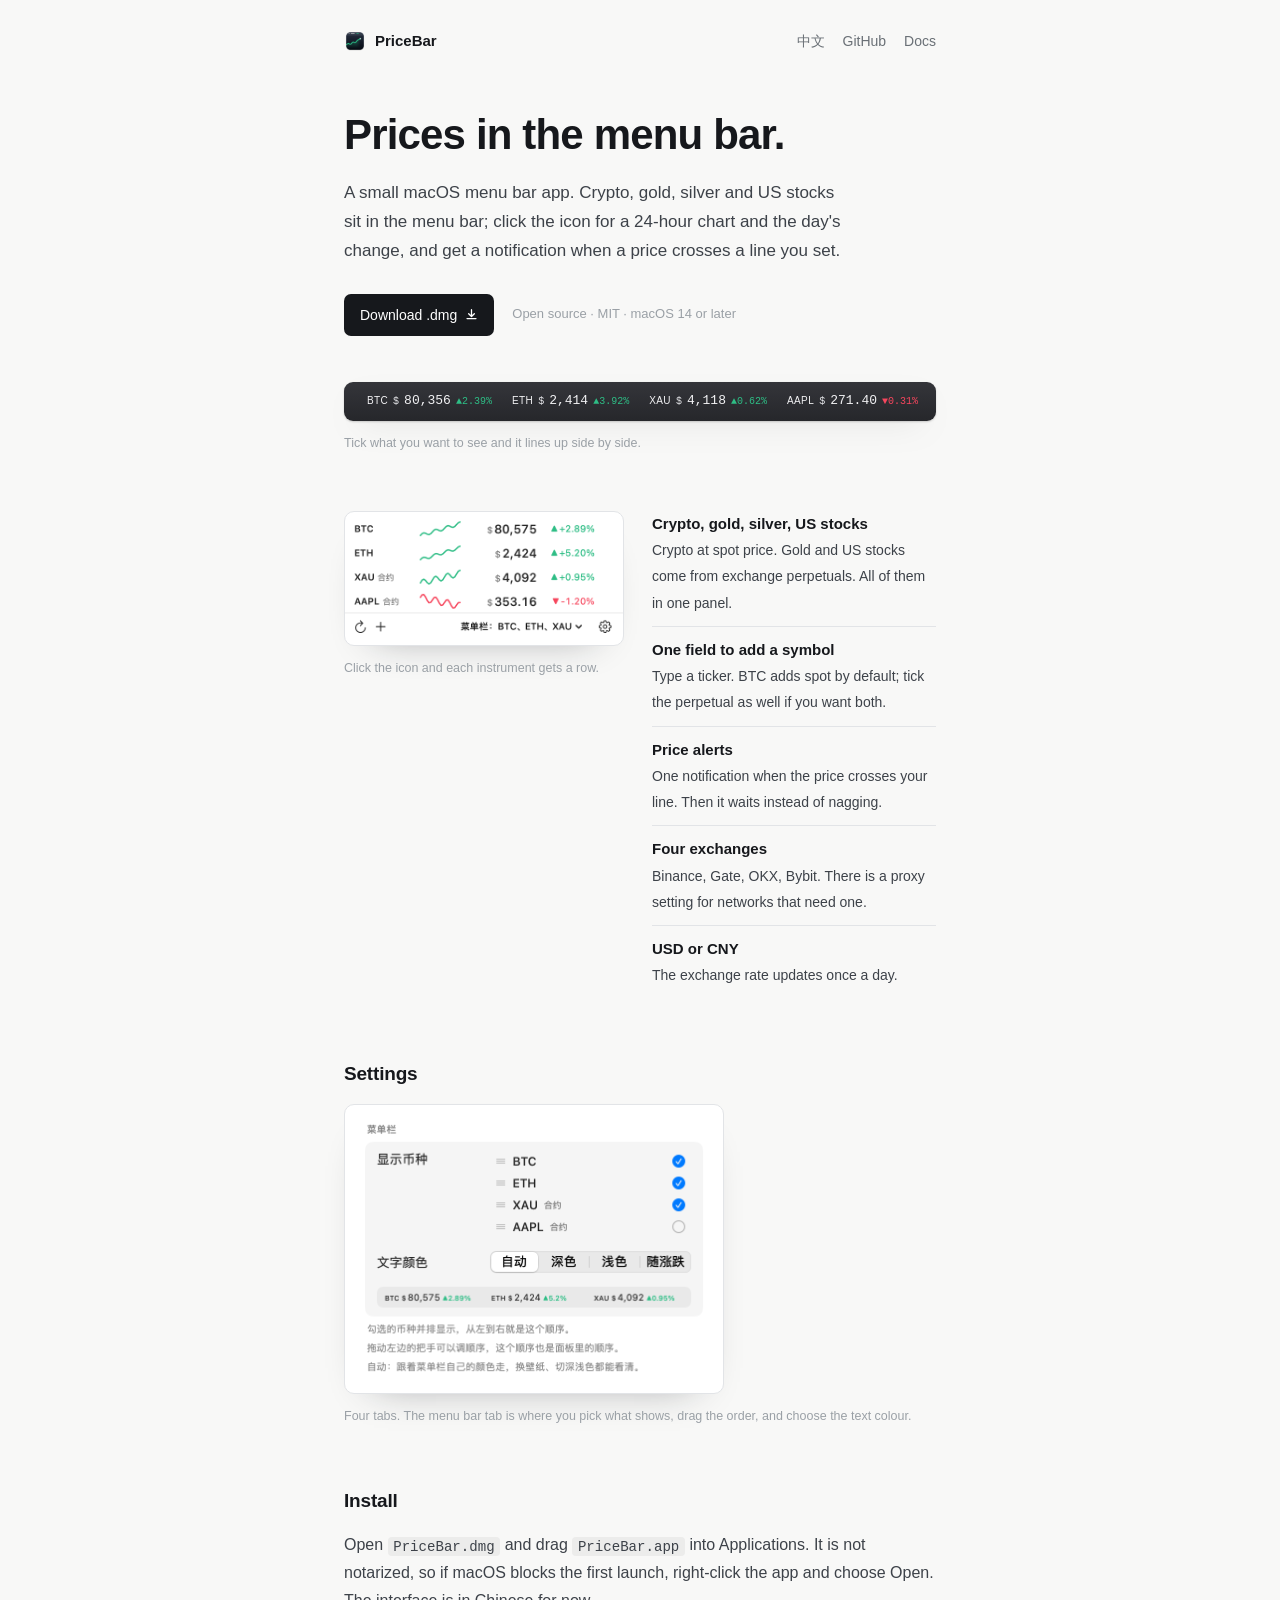
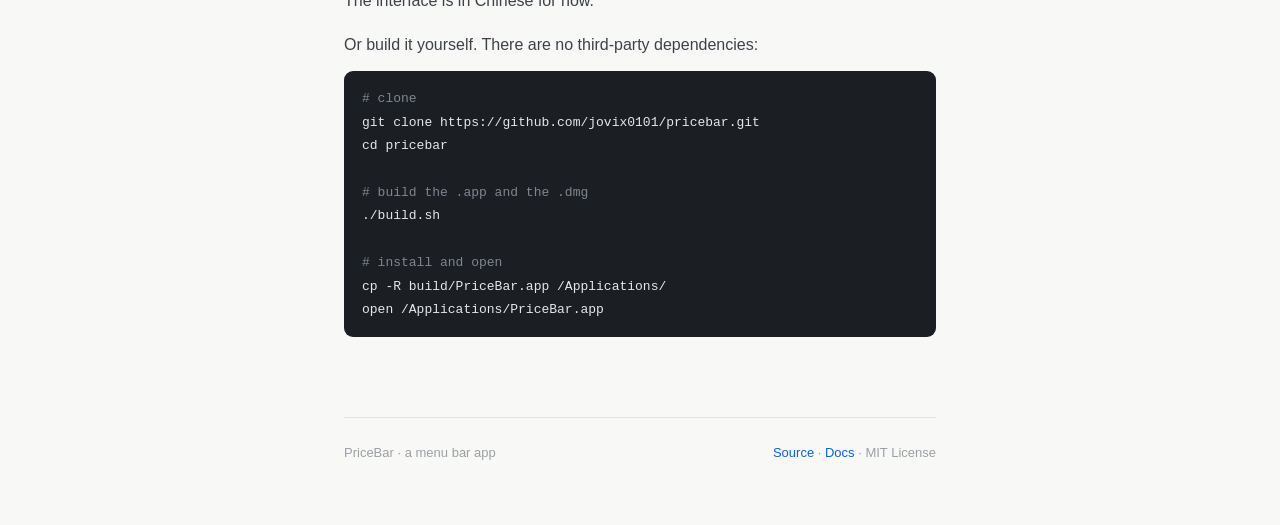
==== docs/en.html @ 7fbd0b99 "产品页改写，加英文版 中文页原来每条功能都把细节写满，读起来费劲。这次只留一眼能扫完的信息： 导语三句，五条功能各一句，安装说明两句。样式抽到 style.css 供两页共用。  - docs/en." ====
<!doctype html>
<html lang="en">
<head>
<meta charset="utf-8">
<meta name="viewport" content="width=device-width, initial-scale=1">
<title>PriceBar — prices in the menu bar</title>
<meta name="description" content="A macOS menu bar app for crypto, gold, silver and US stock prices. Click the icon for a 24-hour chart and change, and get a notification when a price crosses your line. Open source, free.">
<link rel="canonical" href="https://jovix0101.github.io/pricebar/en.html">
<link rel="alternate" hreflang="zh-CN" href="https://jovix0101.github.io/pricebar/">
<link rel="alternate" hreflang="en" href="https://jovix0101.github.io/pricebar/en.html">
<link rel="alternate" hreflang="x-default" href="https://jovix0101.github.io/pricebar/">
<meta name="theme-color" content="#f8f8f7">
<link rel="apple-touch-icon" href="icon.png">
<link rel="icon" href="data:image/svg+xml,%3Csvg xmlns='http://www.w3.org/2000/svg' viewBox='0 0 64 64'%3E%3Crect width='64' height='64' rx='14' fill='%2316181c'/%3E%3Cpath d='M12 40l10-9 8 5 9-13 13-6' fill='none' stroke='%232ebd85' stroke-width='5' stroke-linecap='round' stroke-linejoin='round'/%3E%3C/svg%3E">

<meta property="og:type" content="website">
<meta property="og:site_name" content="PriceBar">
<meta property="og:locale" content="en_US">
<meta property="og:url" content="https://jovix0101.github.io/pricebar/en.html">
<meta property="og:title" content="PriceBar — prices in the menu bar">
<meta property="og:description" content="A macOS menu bar app for crypto, gold, silver and US stock prices: 24-hour chart, change, price alerts. Open source, free.">
<meta property="og:image" content="https://jovix0101.github.io/pricebar/card-en.png">
<meta property="og:image:width" content="1200">
<meta property="og:image:height" content="630">
<meta name="twitter:card" content="summary_large_image">
<meta name="twitter:title" content="PriceBar — prices in the menu bar">
<meta name="twitter:description" content="A macOS menu bar app for crypto, gold, silver and US stock prices: 24-hour chart, change, price alerts. Open source, free.">
<meta name="twitter:image" content="https://jovix0101.github.io/pricebar/card-en.png">

<script type="application/ld+json">
{
  "@context": "https://schema.org",
  "@type": "SoftwareApplication",
  "name": "PriceBar",
  "operatingSystem": "macOS 14+",
  "applicationCategory": "FinanceApplication",
  "applicationSubCategory": "Price ticker",
  "description": "A macOS menu bar app for crypto, gold, silver and US stock prices: 24-hour chart, change, price alerts.",
  "url": "https://jovix0101.github.io/pricebar/en.html",
  "downloadUrl": "https://github.com/jovix0101/pricebar/releases/latest",
  "screenshot": "https://jovix0101.github.io/pricebar/panel.png",
  "softwareVersion": "0.4.0",
  "license": "https://opensource.org/license/mit",
  "isAccessibleForFree": true,
  "offers": { "@type": "Offer", "price": "0", "priceCurrency": "USD" },
  "author": { "@type": "Person", "name": "jovix0101", "url": "https://github.com/jovix0101" },
  "codeRepository": "https://github.com/jovix0101/pricebar"
}
</script>

<link rel="stylesheet" href="style.css">
</head>
<body>

<div class="wrap">

  <header>
    <div class="wordmark">
      <img src="icon.png" width="22" height="22" alt="" aria-hidden="true" style="display:block">
      PriceBar
    </div>
    <nav>
      <a href="./" lang="zh-CN" hreflang="zh-CN">中文</a>
      <a href="https://github.com/jovix0101/pricebar">GitHub</a>
      <a href="https://github.com/jovix0101/pricebar#readme">Docs</a>
    </nav>
  </header>

  <div class="hero">
    <h1>Prices in the menu bar.</h1>
    <p class="lede">
      A small macOS menu bar app. Crypto, gold, silver and US stocks sit in the menu bar;
      click the icon for a 24-hour chart and the day's change, and get a notification
      when a price crosses a line you set.
    </p>

    <div class="actions">
      <a class="btn" href="https://github.com/jovix0101/pricebar/releases/latest/download/PriceBar.dmg">
        Download .dmg
        <svg width="13" height="13" viewBox="0 0 16 16" fill="none" aria-hidden="true">
          <path d="M8 2v8M4.5 7l3.5 3.5L11.5 7M2.5 13h11" stroke="currentColor" stroke-width="1.6"
                stroke-linecap="round" stroke-linejoin="round"/>
        </svg>
      </a>
      <span class="meta">Open source · MIT · macOS 14 or later</span>
    </div>

    <div class="menubar" role="img" aria-label="Menu bar example: BTC $80,356 ▲2.39%, ETH $2,414 ▲3.92%, XAU $4,118 ▲0.62%, AAPL $271.40 ▼0.31%">
      <div class="label">
        <span class="coin">BTC</span><span class="sym">$</span><span>80,356</span><span class="chg">▲2.39%</span>
      </div>
      <div class="label">
        <span class="coin">ETH</span><span class="sym">$</span><span>2,414</span><span class="chg">▲3.92%</span>
      </div>
      <div class="label">
        <span class="coin">XAU</span><span class="sym">$</span><span>4,118</span><span class="chg">▲0.62%</span>
      </div>
      <div class="label">
        <span class="coin">AAPL</span><span class="sym">$</span><span>271.40</span><span class="chg down">▼0.31%</span>
      </div>
    </div>
    <p class="cap">Tick what you want to see and it lines up side by side.</p>
  </div>

  <section>
    <div class="pair">
      <figure>
        <img class="shot shot-panel" src="panel.png" width="596" height="286" loading="lazy"
             alt="PriceBar panel: BTC and ETH spot, gold XAU and Apple AAPL perpetuals, each with a 24-hour chart, dollar price and change">
        <figcaption class="cap">Click the icon and each instrument gets a row.</figcaption>
      </figure>
      <ul class="points">
        <li><b>Crypto, gold, silver, US stocks</b><span>Crypto at spot price. Gold and US stocks come from exchange perpetuals. All of them in one panel.</span></li>
        <li><b>One field to add a symbol</b><span>Type a ticker. BTC adds spot by default; tick the perpetual as well if you want both.</span></li>
        <li><b>Price alerts</b><span>One notification when the price crosses your line. Then it waits instead of nagging.</span></li>
        <li><b>Four exchanges</b><span>Binance, Gate, OKX, Bybit. There is a proxy setting for networks that need one.</span></li>
        <li><b>USD or CNY</b><span>The exchange rate updates once a day.</span></li>
      </ul>
    </div>
  </section>

  <section>
    <h2>Settings</h2>
    <figure>
      <img class="shot shot-settings" src="settings.png" width="760" height="580" loading="lazy"
           alt="PriceBar settings, menu bar tab: which instruments to show, drag to reorder, text colour and a preview">
      <figcaption class="cap">Four tabs. The menu bar tab is where you pick what shows, drag the order, and choose the text colour.</figcaption>
    </figure>
  </section>

  <section>
    <h2>Install</h2>
    <p style="margin:0 0 16px;color:var(--body)">
      Open <code>PriceBar.dmg</code> and drag <code>PriceBar.app</code> into Applications.
      It is not notarized, so if macOS blocks the first launch, right-click the app and choose Open.
      The interface is in Chinese for now.
    </p>
    <p style="margin:0 0 12px;color:var(--body)">
      Or build it yourself. There are no third-party dependencies:
    </p>
<pre><span class="c"># clone</span>
git clone https://github.com/jovix0101/pricebar.git
cd pricebar

<span class="c"># build the .app and the .dmg</span>
./build.sh

<span class="c"># install and open</span>
cp -R build/PriceBar.app /Applications/
open /Applications/PriceBar.app</pre>
  </section>

  <footer>
    <span>PriceBar · a menu bar app</span>
    <span>
      <a href="https://github.com/jovix0101/pricebar">Source</a> ·
      <a href="https://github.com/jovix0101/pricebar/blob/main/README.md">Docs</a> ·
      MIT License
    </span>
  </footer>

</div>

</body>
</html>
---- docs/style.css ----
:root {
    --ink: #16181c;
    --body: #3d4249;
    --muted: #6a7076;
    --faint: #9aa0a6;
    --line: #e2e4e7;
    --paper: #f8f8f7;
    --card: #ffffff;
    /* app 与页面用同一对涨跌色，取自币安 */
    --up: #2ebd85;
    --down: #f6465d;
    --accent: #0a63d6;
    --mono: ui-monospace, "SF Mono", SFMono-Regular, Menlo, monospace;
    --sans: -apple-system, BlinkMacSystemFont, "SF Pro Text", "PingFang SC",
            "Helvetica Neue", "Microsoft YaHei", sans-serif;
  }

  * { box-sizing: border-box; }
  html { -webkit-text-size-adjust: 100%; }

  body {
    margin: 0;
    background: var(--paper);
    color: var(--ink);
    font-family: var(--sans);
    font-size: 16px;
    line-height: 1.75;
    -webkit-font-smoothing: antialiased;
  }

  a { color: var(--accent); text-decoration: none; }
  a:hover { text-decoration: underline; text-underline-offset: 3px; }

  .wrap { max-width: 640px; margin: 0 auto; padding: 0 24px; }

  header {
    display: flex;
    align-items: center;
    justify-content: space-between;
    padding-top: 28px;
    font-size: 14px;
  }

  .wordmark { display: flex; align-items: center; gap: 9px; font-weight: 600; font-size: 15px; }
  header nav { display: flex; gap: 18px; color: var(--muted); }
  header nav a { color: var(--muted); }

  .hero { padding-top: 54px; }

  h1 {
    margin: 0;
    font-size: clamp(28px, 6.4vw, 42px);
    line-height: 1.3;
    letter-spacing: -0.02em;
    font-weight: 600;
  }

  .lede {
    margin: 16px 0 0;
    max-width: 30em;
    font-size: 17px;
    line-height: 1.7;
    color: var(--body);
  }

  .actions {
    display: flex;
    flex-wrap: wrap;
    gap: 10px 18px;
    align-items: center;
    margin-top: 28px;
    font-size: 14px;
  }

  .btn {
    display: inline-flex;
    align-items: center;
    gap: 8px;
    padding: 9px 16px;
    border-radius: 7px;
    background: var(--ink);
    color: #fff;
    font-weight: 500;
  }

  .btn:hover { text-decoration: none; background: #22262d; }
  .actions .meta { color: var(--faint); font-size: 13px; }

  /* 菜单栏示意：把 app 的样子先看一眼，再往下读 */
  .menubar {
    margin-top: 46px;
    border-radius: 9px;
    background: linear-gradient(180deg, #34353a, #26272b);
    box-shadow: 0 1px 2px rgba(0,0,0,.18), 0 12px 32px -18px rgba(0,0,0,.5);
    padding: 8px 18px;
    display: flex;
    justify-content: flex-end;
    align-items: center;
    flex-wrap: wrap;
    gap: 6px 20px;
  }

  .label {
    display: flex;
    align-items: baseline;
    gap: 5px;
    color: #f2f2f4;
    font-family: var(--mono);
    font-size: 13px;
    font-variant-numeric: tabular-nums;
  }

  .label .coin {
    font-family: var(--sans);
    font-size: 10px;
    font-weight: 500;
    letter-spacing: 0.04em;
  }

  .label .sym { font-size: 10px; color: #e4e5e8; }

  /* 涨跌幅永远是红绿，与文字颜色设置无关，所以示意图也这样画 */
  .label .chg { font-size: 10px; color: var(--up); }
  .label .down { color: var(--down); }

  .cap {
    margin: 12px 0 0;
    font-size: 12.5px;
    line-height: 1.6;
    color: var(--faint);
  }

  section { padding-top: 58px; }

  h2 {
    margin: 0 0 14px;
    font-size: 19px;
    font-weight: 600;
    letter-spacing: -0.01em;
  }

  figure { margin: 0; }

  .shot {
    display: block;
    height: auto;
    border-radius: 10px;
    border: 1px solid var(--line);
    background: var(--card);
    box-shadow: 0 18px 40px -30px rgba(20,24,30,.45);
  }

  .shot-panel { width: 298px; max-width: 100%; }
  /* 2× 渲染的截图按 1× 大小显示：Retina 上依然清晰，又不至于占满一屏 */
  .shot-settings { width: 380px; max-width: 100%; }

  /* 截图与说明并排：一屏看完，不用滚两次 */
  .pair {
    display: grid;
    grid-template-columns: 280px 1fr;
    gap: 28px;
    align-items: start;
  }

  .points { margin: 0; padding: 0; list-style: none; }
  .points li { padding: 10px 0; border-bottom: 1px solid var(--line); font-size: 15px; }
  .points li:first-child { padding-top: 0; }
  .points li:last-child { border-bottom: 0; }
  .points b { display: block; font-weight: 600; }
  .points span { color: var(--body); font-size: 14px; line-height: 1.65; }

  code {
    font-family: var(--mono);
    font-size: 0.88em;
    background: #ececeb;
    padding: 0.12em 0.4em;
    border-radius: 4px;
  }

  pre {
    margin: 0;
    padding: 16px 18px;
    border-radius: 9px;
    background: #1b1e23;
    color: #e6e7ea;
    overflow-x: auto;
    font-family: var(--mono);
    font-size: 13px;
    line-height: 1.8;
  }

  pre .c { color: #7f868f; }

  footer {
    margin-top: 80px;
    border-top: 1px solid var(--line);
    padding: 24px 0 60px;
    font-size: 13px;
    color: var(--faint);
    display: flex;
    flex-wrap: wrap;
    gap: 8px 20px;
    justify-content: space-between;
  }

  @media (max-width: 560px) {
    .hero { padding-top: 40px; }
    section { padding-top: 52px; }
    .menubar { justify-content: flex-start; gap: 3px 12px; padding: 8px 12px; }
    .label { font-size: 12px; }
    .pair { grid-template-columns: 1fr; gap: 22px; }
  }

  @media (max-width: 400px) {
    .label { font-size: 11px; }
  }
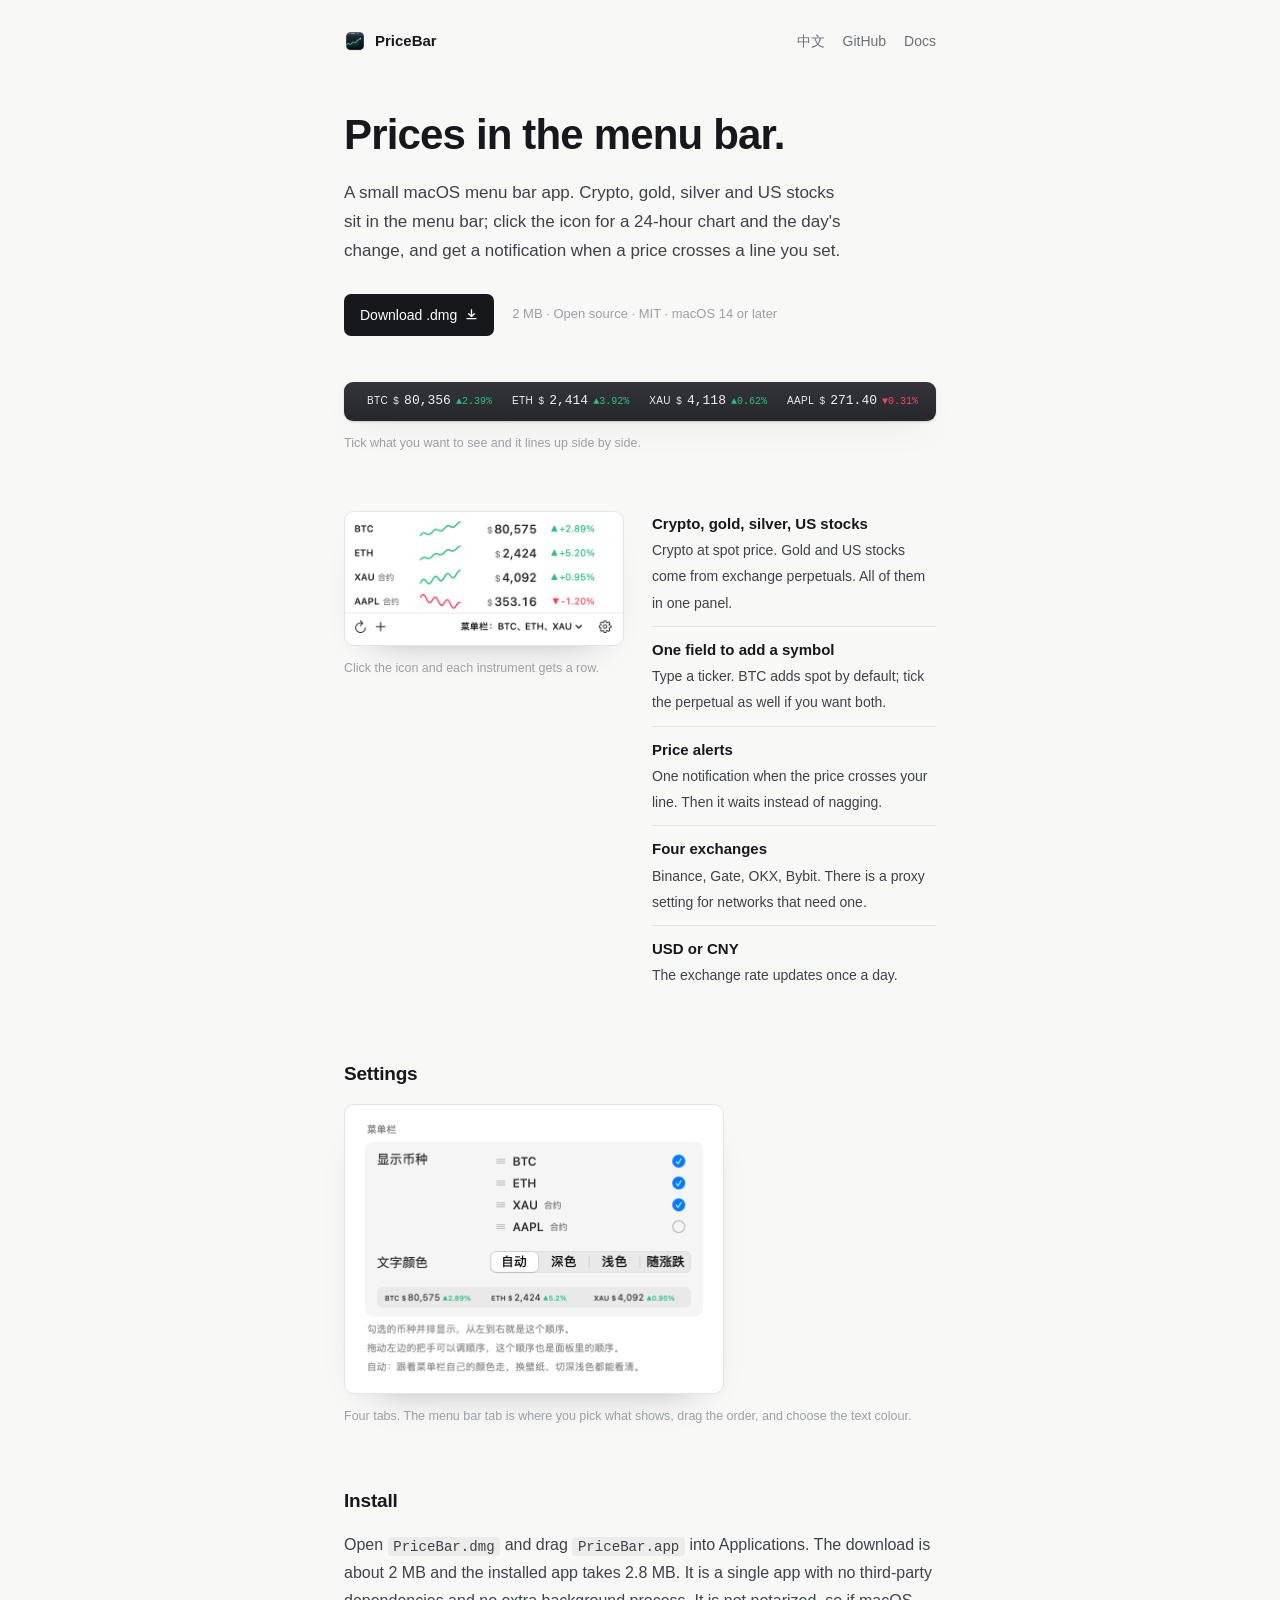
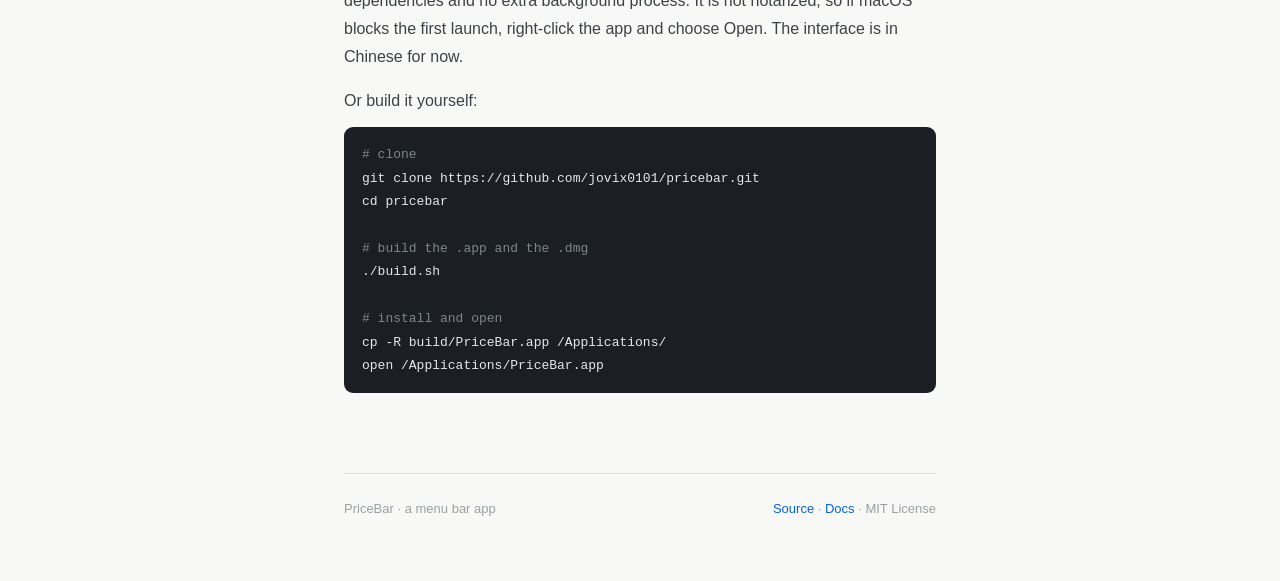
==== commit 42624d7a: "产品页标出安装包大小 dmg 约 2 MB，装好占 2.8 MB，本来就小，写上算个卖点。 下载按钮旁加一行「2 MB」，安装段落说明占用，README 与 JSON-LD 一并补上。  Assist" ====
--- a/docs/en.html
+++ b/docs/en.html
@@ -38,6 +38,7 @@
   "description": "A macOS menu bar app for crypto, gold, silver and US stock prices: 24-hour chart, change, price alerts.",
   "url": "https://jovix0101.github.io/pricebar/en.html",
   "downloadUrl": "https://github.com/jovix0101/pricebar/releases/latest",
+  "fileSize": "2 MB",
   "screenshot": "https://jovix0101.github.io/pricebar/panel.png",
   "softwareVersion": "0.4.0",
   "license": "https://opensource.org/license/mit",
@@ -82,7 +83,7 @@
                 stroke-linecap="round" stroke-linejoin="round"/>
         </svg>
       </a>
-      <span class="meta">Open source · MIT · macOS 14 or later</span>
+      <span class="meta">2 MB · Open source · MIT · macOS 14 or later</span>
     </div>
 
     <div class="menubar" role="img" aria-label="Menu bar example: BTC $80,356 ▲2.39%, ETH $2,414 ▲3.92%, XAU $4,118 ▲0.62%, AAPL $271.40 ▼0.31%">
@@ -132,11 +133,12 @@
     <h2>Install</h2>
     <p style="margin:0 0 16px;color:var(--body)">
       Open <code>PriceBar.dmg</code> and drag <code>PriceBar.app</code> into Applications.
-      It is not notarized, so if macOS blocks the first launch, right-click the app and choose Open.
-      The interface is in Chinese for now.
+      The download is about 2 MB and the installed app takes 2.8 MB. It is a single app with no
+      third-party dependencies and no extra background process. It is not notarized, so if macOS blocks
+      the first launch, right-click the app and choose Open. The interface is in Chinese for now.
     </p>
     <p style="margin:0 0 12px;color:var(--body)">
-      Or build it yourself. There are no third-party dependencies:
+      Or build it yourself:
     </p>
 <pre><span class="c"># clone</span>
 git clone https://github.com/jovix0101/pricebar.git
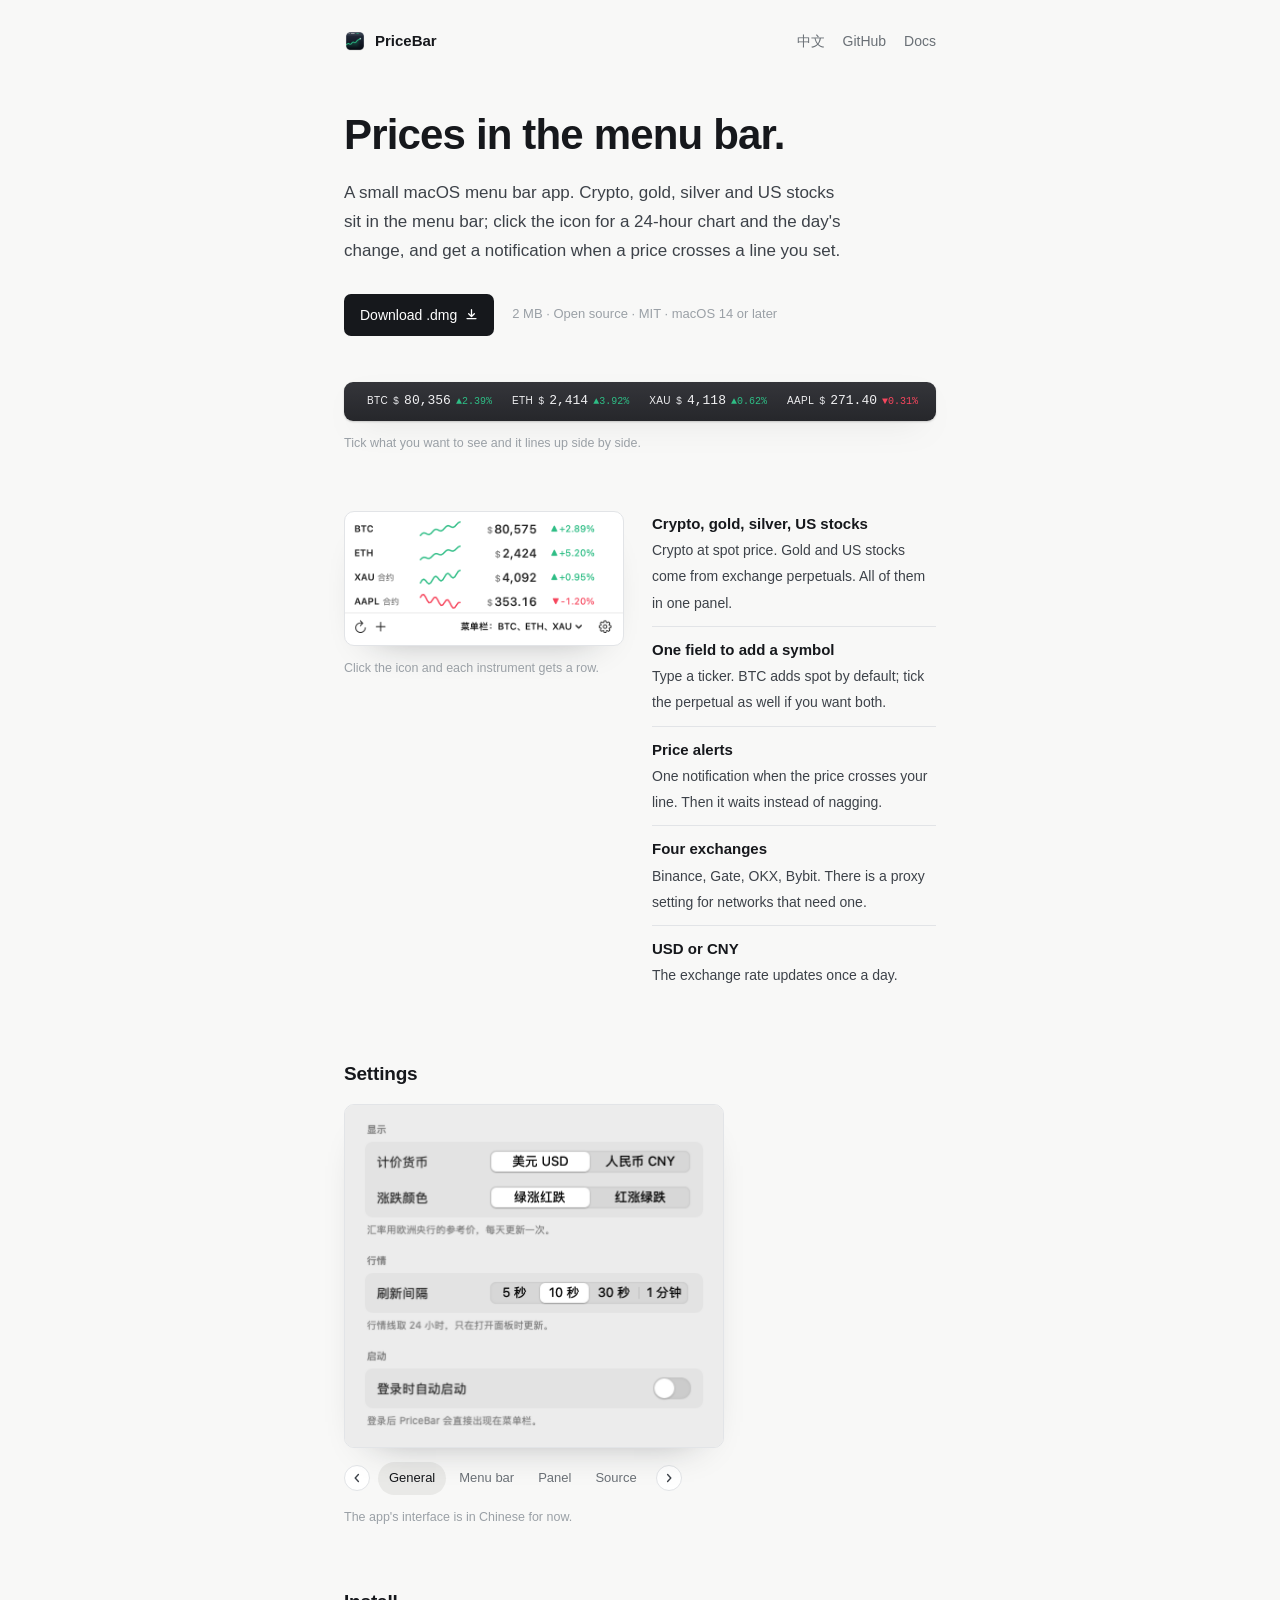
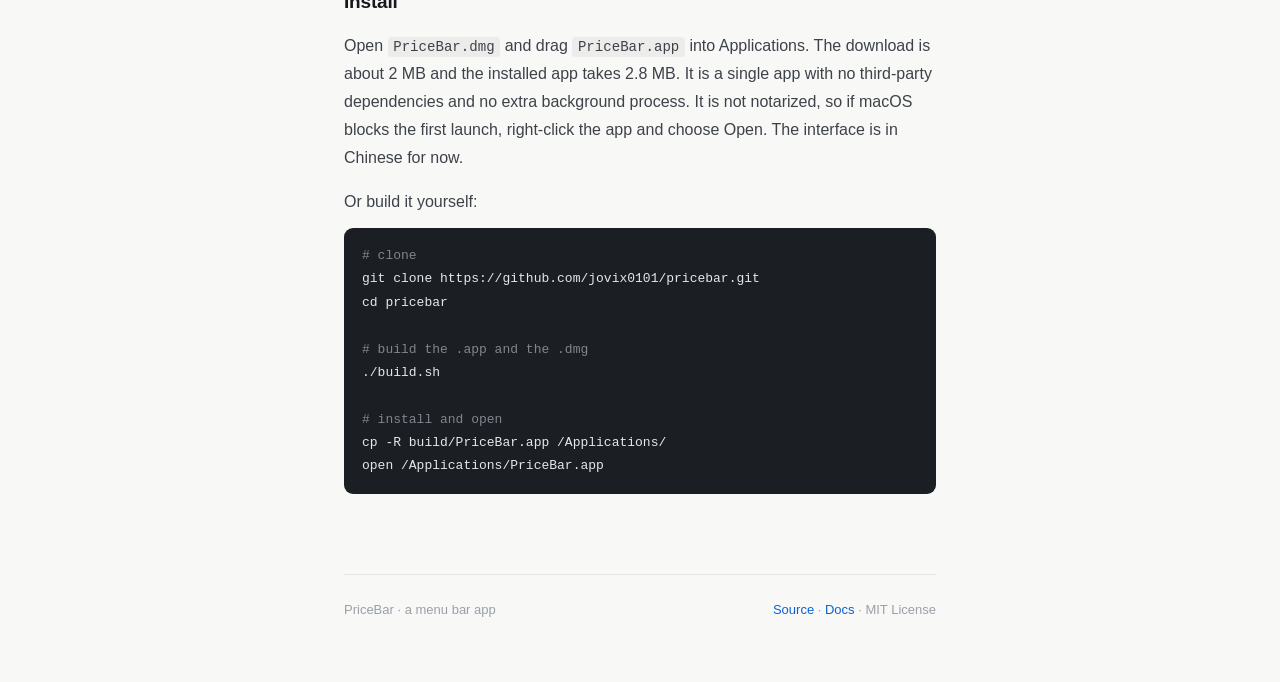
==== commit 0d58d737: "产品页：设置四页截图可左右切换 设置小节原来只放菜单栏一页的截图。现在把四页（通用、菜单栏、面板、 数据源）都放上，点标签、按箭头、手机上左右滑都能换页；轨道高度跟着 当前页走，图短了下面不会空出一块" ====
--- a/docs/en.html
+++ b/docs/en.html
@@ -50,6 +50,7 @@
 </script>
 
 <link rel="stylesheet" href="style.css">
+<script>document.documentElement.className += ' shots-js';</script>
 </head>
 <body>
 
@@ -122,11 +123,47 @@
 
   <section>
     <h2>Settings</h2>
-    <figure>
-      <img class="shot shot-settings" src="settings.png" width="760" height="580" loading="lazy"
-           alt="PriceBar settings, menu bar tab: which instruments to show, drag to reorder, text colour and a preview">
-      <figcaption class="cap">Four tabs. The menu bar tab is where you pick what shows, drag the order, and choose the text colour.</figcaption>
-    </figure>
+    <div class="shots" data-shots>
+      <div class="shots-track">
+        <figure class="shot-slide on">
+          <img src="settings-general.png" width="380" height="344"
+               alt="General tab: currency in USD or CNY, green-or-red change colours, refresh interval from 5 seconds to a minute, and launch at login">
+        </figure>
+        <figure class="shot-slide">
+          <img src="settings-menubar.png" width="380" height="313"
+               alt="Menu bar tab: which instruments appear in the menu bar, drag the handles to reorder, and text colour set to automatic, dark, light or following the change">
+        </figure>
+        <figure class="shot-slide">
+          <img src="settings-panel.png" width="380" height="171"
+               alt="Panel tab: how many rows the panel shows before it scrolls, and whether a click opens the contract page">
+        </figure>
+        <figure class="shot-slide">
+          <img src="settings-source.png" width="380" height="184"
+               alt="Source and proxy tab: pick Binance, Gate, OKX or Bybit, and set the proxy to direct, system or a custom address, with a connection test">
+        </figure>
+      </div>
+      <div class="shots-bar">
+        <button class="shots-arrow" data-step="-1" aria-label="Previous tab">
+          <svg width="12" height="12" viewBox="0 0 12 12" aria-hidden="true">
+            <path d="M7.4 2.6 4.2 6l3.2 3.4" fill="none" stroke="currentColor"
+                  stroke-width="1.4" stroke-linecap="round" stroke-linejoin="round"/>
+          </svg>
+        </button>
+        <div class="shots-tabs">
+          <button class="shots-tab" aria-pressed="true">General</button>
+          <button class="shots-tab" aria-pressed="false">Menu bar</button>
+          <button class="shots-tab" aria-pressed="false">Panel</button>
+          <button class="shots-tab" aria-pressed="false">Source</button>
+        </div>
+        <button class="shots-arrow" data-step="1" aria-label="Next tab">
+          <svg width="12" height="12" viewBox="0 0 12 12" aria-hidden="true">
+            <path d="M4.6 2.6 7.8 6l-3.2 3.4" fill="none" stroke="currentColor"
+                  stroke-width="1.4" stroke-linecap="round" stroke-linejoin="round"/>
+          </svg>
+        </button>
+      </div>
+      <p class="cap">The app's interface is in Chinese for now.</p>
+    </div>
   </section>
 
   <section>
@@ -163,5 +200,6 @@
 
 </div>
 
+<script src="shots.js" defer></script>
 </body>
 </html>
--- a/docs/style.css
+++ b/docs/style.css
@@ -151,8 +151,82 @@
   }
 
   .shot-panel { width: 298px; max-width: 100%; }
+
+  /* 设置的四页截在一个位置轮换，高度跟着当前页走 */
+  .shots { margin-top: 2px; }
+  .shots-track { position: relative; }
+  /* 脚本跑起来之前先按最高的一页占住位置，免得内容跳一下 */
+  .shots-js .shots-track {
+    aspect-ratio: 380 / 344;
+    transition: height .28s cubic-bezier(.4, 0, .2, 1);
+  }
+
   /* 2× 渲染的截图按 1× 大小显示：Retina 上依然清晰，又不至于占满一屏 */
-  .shot-settings { width: 380px; max-width: 100%; }
+  .shot-slide { margin: 0; max-width: 380px; }
+  .shot-slide img {
+    display: block;
+    width: 100%;
+    height: auto;
+    border-radius: 10px;
+    border: 1px solid var(--line);
+    background: var(--card);
+    box-shadow: 0 18px 40px -30px rgba(20, 24, 30, .45);
+  }
+
+  /* 没有脚本时四张图顺次排下来，也能看 */
+  .shot-slide + .shot-slide { margin-top: 18px; }
+  .shots-js .shot-slide {
+    position: absolute;
+    top: 0;
+    left: 0;
+    right: 0;
+    margin-top: 0;
+    opacity: 0;
+    visibility: hidden;
+    transition: opacity .22s ease;
+  }
+  .shots-js .shot-slide.on { opacity: 1; visibility: visible; }
+
+  .shots-bar {
+    display: none;
+    align-items: center;
+    gap: 8px;
+    margin-top: 14px;
+  }
+  .shots-tabs { display: flex; flex-wrap: wrap; gap: 2px; }
+  .shots-arrow, .shots-tab { font: inherit; cursor: pointer; }
+  .shots-arrow {
+    flex: none;
+    width: 26px;
+    height: 26px;
+    padding: 0;
+    display: grid;
+    place-items: center;
+    border-radius: 50%;
+    border: 1px solid var(--line);
+    background: var(--card);
+    color: var(--body);
+  }
+  .shots-arrow:hover { border-color: #c8cbd0; color: var(--ink); }
+  .shots-arrow:active { transform: scale(.94); }
+  .shots-tab {
+    font-size: 13px;
+    color: var(--muted);
+    background: none;
+    border: 0;
+    border-radius: 999px;
+    padding: 5px 11px;
+  }
+  .shots-tab:hover { color: var(--ink); }
+  .shots-tab[aria-pressed="true"] { background: #e9e9e7; color: var(--ink); }
+  .shots-js .shots-bar { display: flex; }
+  .shots-arrow:focus-visible,
+  .shots-tab:focus-visible { outline: 2px solid var(--ink); outline-offset: 2px; }
+
+  @media (prefers-reduced-motion: reduce) {
+    .shots-js .shots-track,
+    .shots-js .shot-slide { transition: none; }
+  }
 
   /* 截图与说明并排：一屏看完，不用滚两次 */
   .pair {
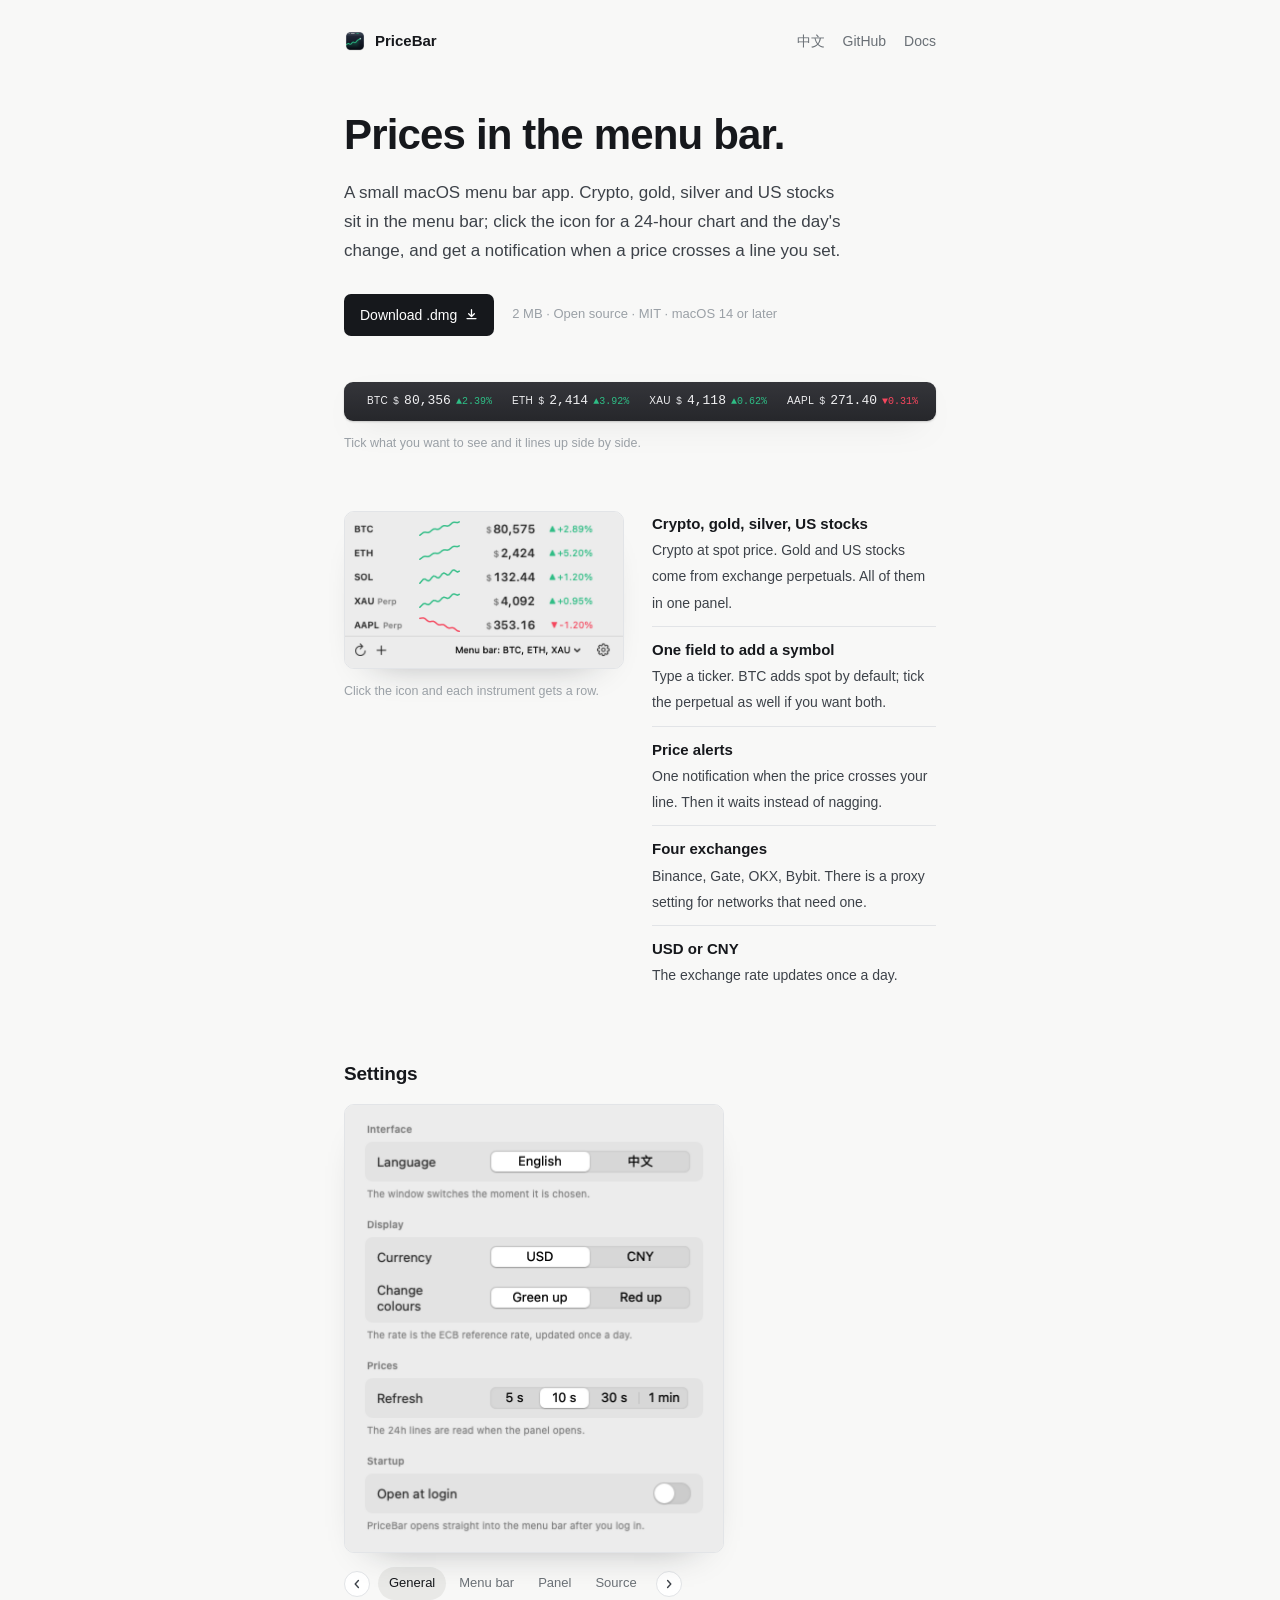
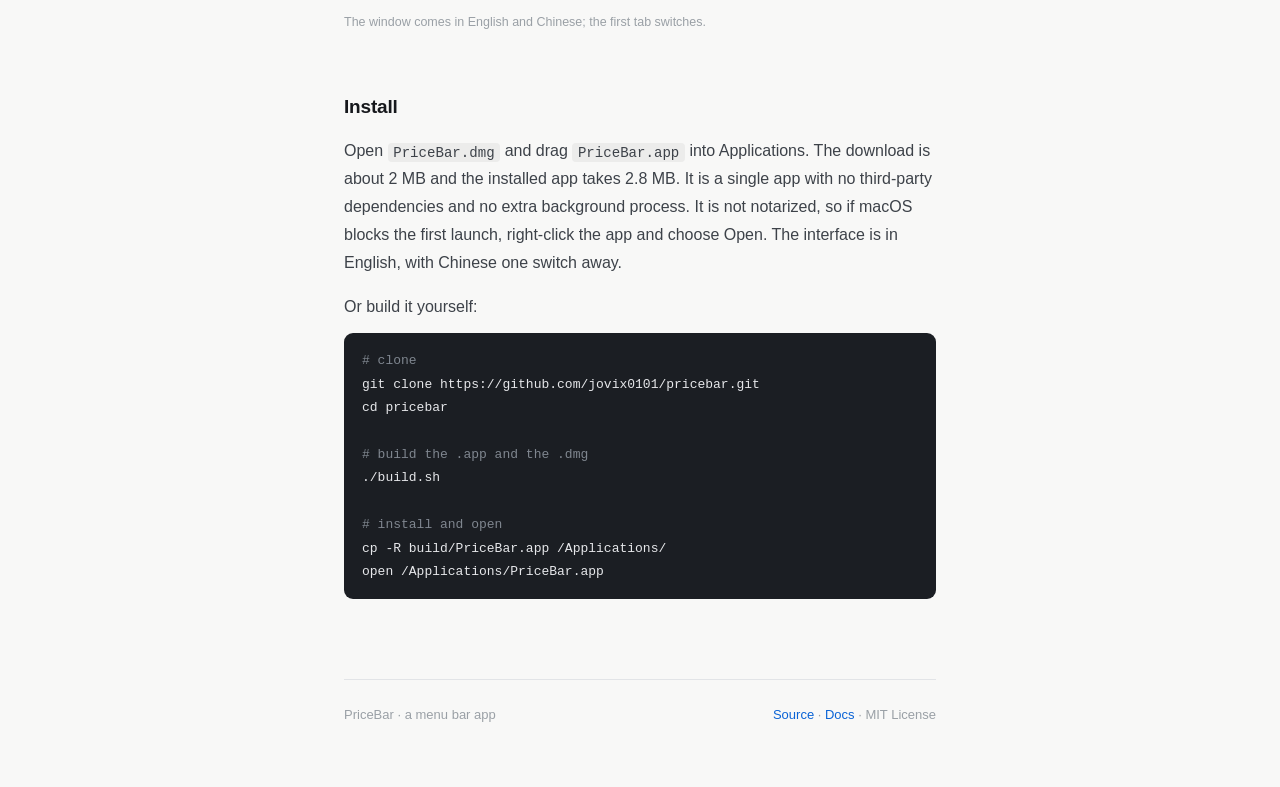
==== commit 321c425e: "版本写 0.5.0；旧链接 /en.html 转去首页 英文页从 /en.html 搬到 / 之后，之前分享出去的链接会 404。留一页 meta refresh 转过去，不进索引。JSON-LD 的" ====
--- a/docs/en.html
+++ b/docs/en.html
@@ -2,204 +2,15 @@
 <html lang="en">
 <head>
 <meta charset="utf-8">
-<meta name="viewport" content="width=device-width, initial-scale=1">
 <title>PriceBar — prices in the menu bar</title>
-<meta name="description" content="A macOS menu bar app for crypto, gold, silver and US stock prices. Click the icon for a 24-hour chart and change, and get a notification when a price crosses your line. Open source, free.">
-<link rel="canonical" href="https://jovix0101.github.io/pricebar/en.html">
-<link rel="alternate" hreflang="zh-CN" href="https://jovix0101.github.io/pricebar/">
-<link rel="alternate" hreflang="en" href="https://jovix0101.github.io/pricebar/en.html">
-<link rel="alternate" hreflang="x-default" href="https://jovix0101.github.io/pricebar/">
-<meta name="theme-color" content="#f8f8f7">
-<link rel="apple-touch-icon" href="icon.png">
-<link rel="icon" href="data:image/svg+xml,%3Csvg xmlns='http://www.w3.org/2000/svg' viewBox='0 0 64 64'%3E%3Crect width='64' height='64' rx='14' fill='%2316181c'/%3E%3Cpath d='M12 40l10-9 8 5 9-13 13-6' fill='none' stroke='%232ebd85' stroke-width='5' stroke-linecap='round' stroke-linejoin='round'/%3E%3C/svg%3E">
-
-<meta property="og:type" content="website">
-<meta property="og:site_name" content="PriceBar">
-<meta property="og:locale" content="en_US">
-<meta property="og:url" content="https://jovix0101.github.io/pricebar/en.html">
-<meta property="og:title" content="PriceBar — prices in the menu bar">
-<meta property="og:description" content="A macOS menu bar app for crypto, gold, silver and US stock prices: 24-hour chart, change, price alerts. Open source, free.">
-<meta property="og:image" content="https://jovix0101.github.io/pricebar/card-en.png">
-<meta property="og:image:width" content="1200">
-<meta property="og:image:height" content="630">
-<meta name="twitter:card" content="summary_large_image">
-<meta name="twitter:title" content="PriceBar — prices in the menu bar">
-<meta name="twitter:description" content="A macOS menu bar app for crypto, gold, silver and US stock prices: 24-hour chart, change, price alerts. Open source, free.">
-<meta name="twitter:image" content="https://jovix0101.github.io/pricebar/card-en.png">
-
-<script type="application/ld+json">
-{
-  "@context": "https://schema.org",
-  "@type": "SoftwareApplication",
-  "name": "PriceBar",
-  "operatingSystem": "macOS 14+",
-  "applicationCategory": "FinanceApplication",
-  "applicationSubCategory": "Price ticker",
-  "description": "A macOS menu bar app for crypto, gold, silver and US stock prices: 24-hour chart, change, price alerts.",
-  "url": "https://jovix0101.github.io/pricebar/en.html",
-  "downloadUrl": "https://github.com/jovix0101/pricebar/releases/latest",
-  "fileSize": "2 MB",
-  "screenshot": "https://jovix0101.github.io/pricebar/panel.png",
-  "softwareVersion": "0.4.0",
-  "license": "https://opensource.org/license/mit",
-  "isAccessibleForFree": true,
-  "offers": { "@type": "Offer", "price": "0", "priceCurrency": "USD" },
-  "author": { "@type": "Person", "name": "jovix0101", "url": "https://github.com/jovix0101" },
-  "codeRepository": "https://github.com/jovix0101/pricebar"
-}
-</script>
-
-<link rel="stylesheet" href="style.css">
-<script>document.documentElement.className += ' shots-js';</script>
+<!-- English used to live here; it is the front page now. Kept so that a
+     link to /en.html that someone saved or shared still lands. -->
+<meta name="robots" content="noindex">
+<link rel="canonical" href="https://jovix0101.github.io/pricebar/">
+<meta http-equiv="refresh" content="0; url=./">
+<script>location.replace("./")</script>
 </head>
 <body>
-
-<div class="wrap">
-
-  <header>
-    <div class="wordmark">
-      <img src="icon.png" width="22" height="22" alt="" aria-hidden="true" style="display:block">
-      PriceBar
-    </div>
-    <nav>
-      <a href="./" lang="zh-CN" hreflang="zh-CN">中文</a>
-      <a href="https://github.com/jovix0101/pricebar">GitHub</a>
-      <a href="https://github.com/jovix0101/pricebar#readme">Docs</a>
-    </nav>
-  </header>
-
-  <div class="hero">
-    <h1>Prices in the menu bar.</h1>
-    <p class="lede">
-      A small macOS menu bar app. Crypto, gold, silver and US stocks sit in the menu bar;
-      click the icon for a 24-hour chart and the day's change, and get a notification
-      when a price crosses a line you set.
-    </p>
-
-    <div class="actions">
-      <a class="btn" href="https://github.com/jovix0101/pricebar/releases/latest/download/PriceBar.dmg">
-        Download .dmg
-        <svg width="13" height="13" viewBox="0 0 16 16" fill="none" aria-hidden="true">
-          <path d="M8 2v8M4.5 7l3.5 3.5L11.5 7M2.5 13h11" stroke="currentColor" stroke-width="1.6"
-                stroke-linecap="round" stroke-linejoin="round"/>
-        </svg>
-      </a>
-      <span class="meta">2 MB · Open source · MIT · macOS 14 or later</span>
-    </div>
-
-    <div class="menubar" role="img" aria-label="Menu bar example: BTC $80,356 ▲2.39%, ETH $2,414 ▲3.92%, XAU $4,118 ▲0.62%, AAPL $271.40 ▼0.31%">
-      <div class="label">
-        <span class="coin">BTC</span><span class="sym">$</span><span>80,356</span><span class="chg">▲2.39%</span>
-      </div>
-      <div class="label">
-        <span class="coin">ETH</span><span class="sym">$</span><span>2,414</span><span class="chg">▲3.92%</span>
-      </div>
-      <div class="label">
-        <span class="coin">XAU</span><span class="sym">$</span><span>4,118</span><span class="chg">▲0.62%</span>
-      </div>
-      <div class="label">
-        <span class="coin">AAPL</span><span class="sym">$</span><span>271.40</span><span class="chg down">▼0.31%</span>
-      </div>
-    </div>
-    <p class="cap">Tick what you want to see and it lines up side by side.</p>
-  </div>
-
-  <section>
-    <div class="pair">
-      <figure>
-        <img class="shot shot-panel" src="panel.png" width="596" height="286" loading="lazy"
-             alt="PriceBar panel: BTC and ETH spot, gold XAU and Apple AAPL perpetuals, each with a 24-hour chart, dollar price and change">
-        <figcaption class="cap">Click the icon and each instrument gets a row.</figcaption>
-      </figure>
-      <ul class="points">
-        <li><b>Crypto, gold, silver, US stocks</b><span>Crypto at spot price. Gold and US stocks come from exchange perpetuals. All of them in one panel.</span></li>
-        <li><b>One field to add a symbol</b><span>Type a ticker. BTC adds spot by default; tick the perpetual as well if you want both.</span></li>
-        <li><b>Price alerts</b><span>One notification when the price crosses your line. Then it waits instead of nagging.</span></li>
-        <li><b>Four exchanges</b><span>Binance, Gate, OKX, Bybit. There is a proxy setting for networks that need one.</span></li>
-        <li><b>USD or CNY</b><span>The exchange rate updates once a day.</span></li>
-      </ul>
-    </div>
-  </section>
-
-  <section>
-    <h2>Settings</h2>
-    <div class="shots" data-shots>
-      <div class="shots-track">
-        <figure class="shot-slide on">
-          <img src="settings-general.png" width="380" height="344"
-               alt="General tab: currency in USD or CNY, green-or-red change colours, refresh interval from 5 seconds to a minute, and launch at login">
-        </figure>
-        <figure class="shot-slide">
-          <img src="settings-menubar.png" width="380" height="313"
-               alt="Menu bar tab: which instruments appear in the menu bar, drag the handles to reorder, and text colour set to automatic, dark, light or following the change">
-        </figure>
-        <figure class="shot-slide">
-          <img src="settings-panel.png" width="380" height="171"
-               alt="Panel tab: how many rows the panel shows before it scrolls, and whether a click opens the contract page">
-        </figure>
-        <figure class="shot-slide">
-          <img src="settings-source.png" width="380" height="184"
-               alt="Source and proxy tab: pick Binance, Gate, OKX or Bybit, and set the proxy to direct, system or a custom address, with a connection test">
-        </figure>
-      </div>
-      <div class="shots-bar">
-        <button class="shots-arrow" data-step="-1" aria-label="Previous tab">
-          <svg width="12" height="12" viewBox="0 0 12 12" aria-hidden="true">
-            <path d="M7.4 2.6 4.2 6l3.2 3.4" fill="none" stroke="currentColor"
-                  stroke-width="1.4" stroke-linecap="round" stroke-linejoin="round"/>
-          </svg>
-        </button>
-        <div class="shots-tabs">
-          <button class="shots-tab" aria-pressed="true">General</button>
-          <button class="shots-tab" aria-pressed="false">Menu bar</button>
-          <button class="shots-tab" aria-pressed="false">Panel</button>
-          <button class="shots-tab" aria-pressed="false">Source</button>
-        </div>
-        <button class="shots-arrow" data-step="1" aria-label="Next tab">
-          <svg width="12" height="12" viewBox="0 0 12 12" aria-hidden="true">
-            <path d="M4.6 2.6 7.8 6l-3.2 3.4" fill="none" stroke="currentColor"
-                  stroke-width="1.4" stroke-linecap="round" stroke-linejoin="round"/>
-          </svg>
-        </button>
-      </div>
-      <p class="cap">The app's interface is in Chinese for now.</p>
-    </div>
-  </section>
-
-  <section>
-    <h2>Install</h2>
-    <p style="margin:0 0 16px;color:var(--body)">
-      Open <code>PriceBar.dmg</code> and drag <code>PriceBar.app</code> into Applications.
-      The download is about 2 MB and the installed app takes 2.8 MB. It is a single app with no
-      third-party dependencies and no extra background process. It is not notarized, so if macOS blocks
-      the first launch, right-click the app and choose Open. The interface is in Chinese for now.
-    </p>
-    <p style="margin:0 0 12px;color:var(--body)">
-      Or build it yourself:
-    </p>
-<pre><span class="c"># clone</span>
-git clone https://github.com/jovix0101/pricebar.git
-cd pricebar
-
-<span class="c"># build the .app and the .dmg</span>
-./build.sh
-
-<span class="c"># install and open</span>
-cp -R build/PriceBar.app /Applications/
-open /Applications/PriceBar.app</pre>
-  </section>
-
-  <footer>
-    <span>PriceBar · a menu bar app</span>
-    <span>
-      <a href="https://github.com/jovix0101/pricebar">Source</a> ·
-      <a href="https://github.com/jovix0101/pricebar/blob/main/README.md">Docs</a> ·
-      MIT License
-    </span>
-  </footer>
-
-</div>
-
-<script src="shots.js" defer></script>
+<p>PriceBar's English page is at <a href="./">the front page</a>.</p>
 </body>
 </html>
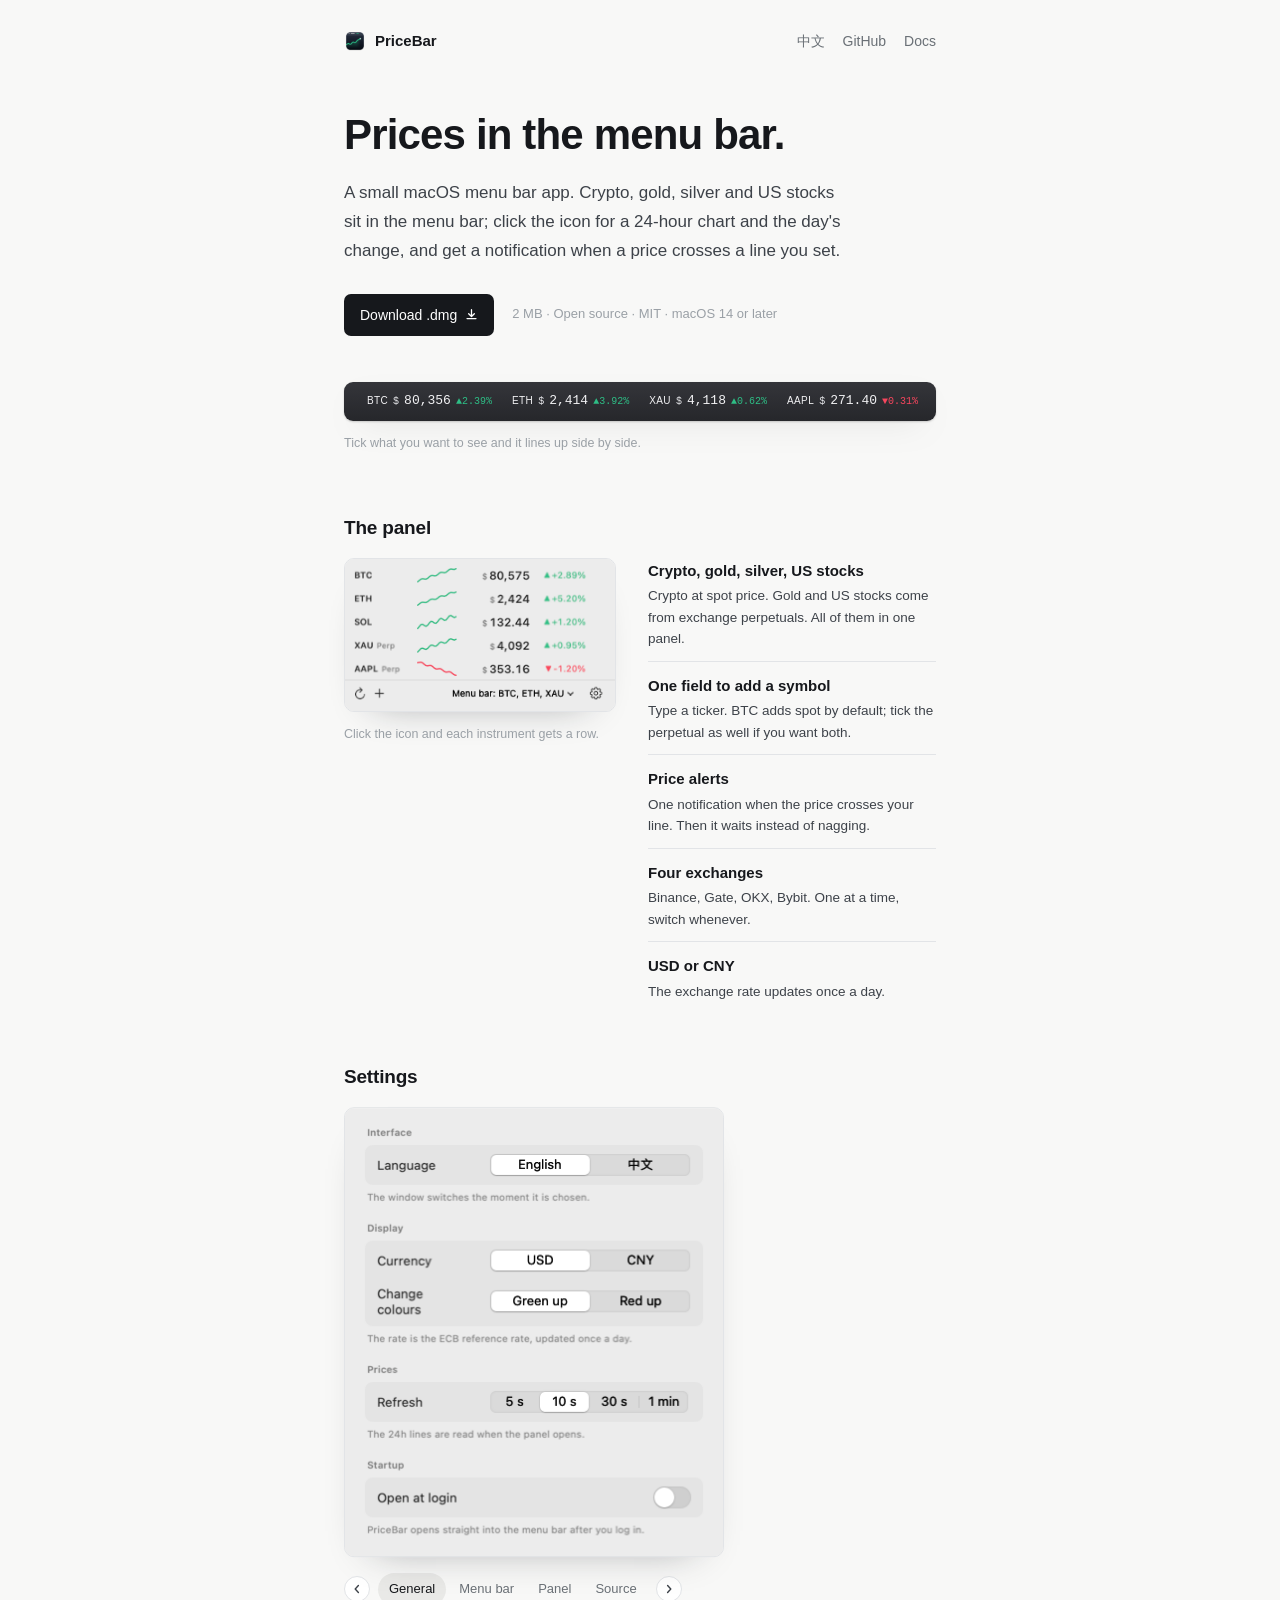
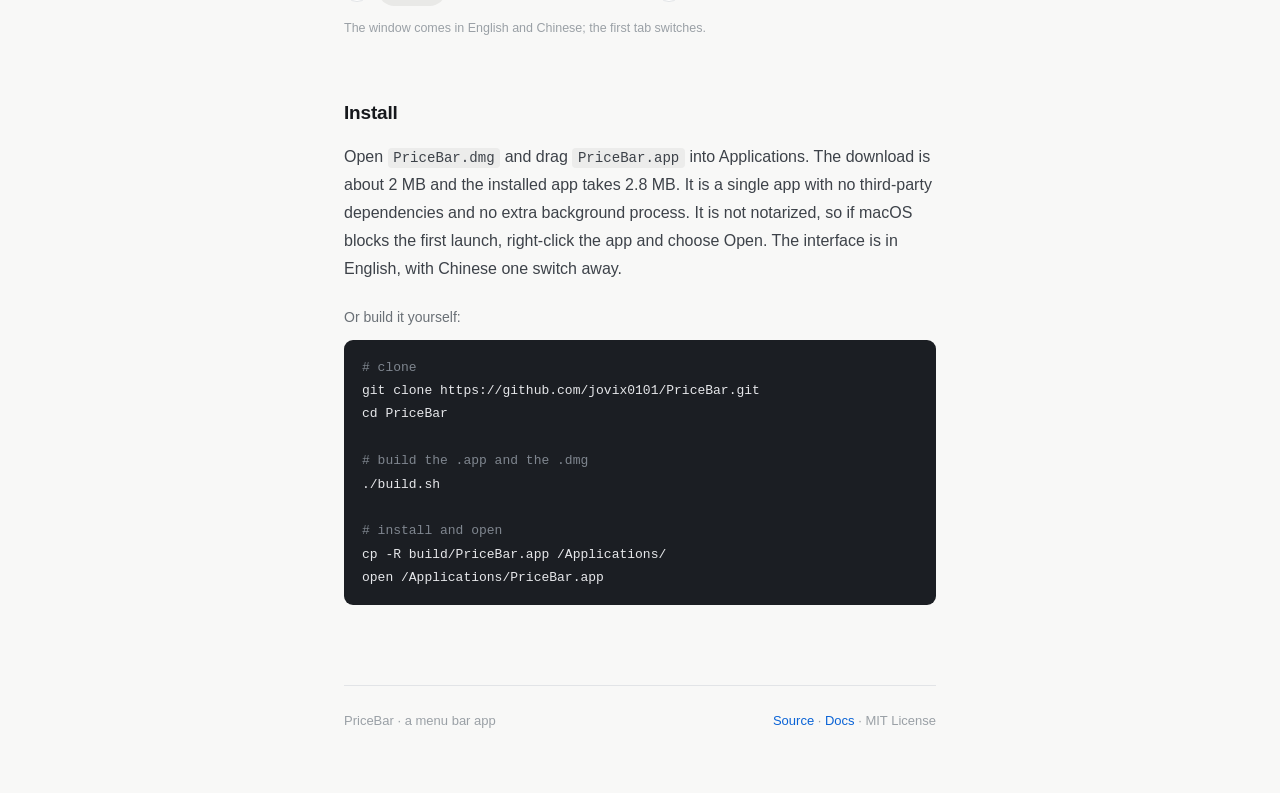
==== commit 8519695a: "仓库改名 PriceBar，链接与页面跟着改 GitHub 上的仓库名从小写 pricebar 改成 PriceBar，和 app、包名一致。 改名后 Pages 地址变成 /PriceBar/，旧地" ====
--- a/docs/en.html
+++ b/docs/en.html
@@ -6,7 +6,7 @@
 <!-- English used to live here; it is the front page now. Kept so that a
      link to /en.html that someone saved or shared still lands. -->
 <meta name="robots" content="noindex">
-<link rel="canonical" href="https://jovix0101.github.io/pricebar/">
+<link rel="canonical" href="https://jovix0101.github.io/PriceBar/">
 <meta http-equiv="refresh" content="0; url=./">
 <script>location.replace("./")</script>
 </head>
